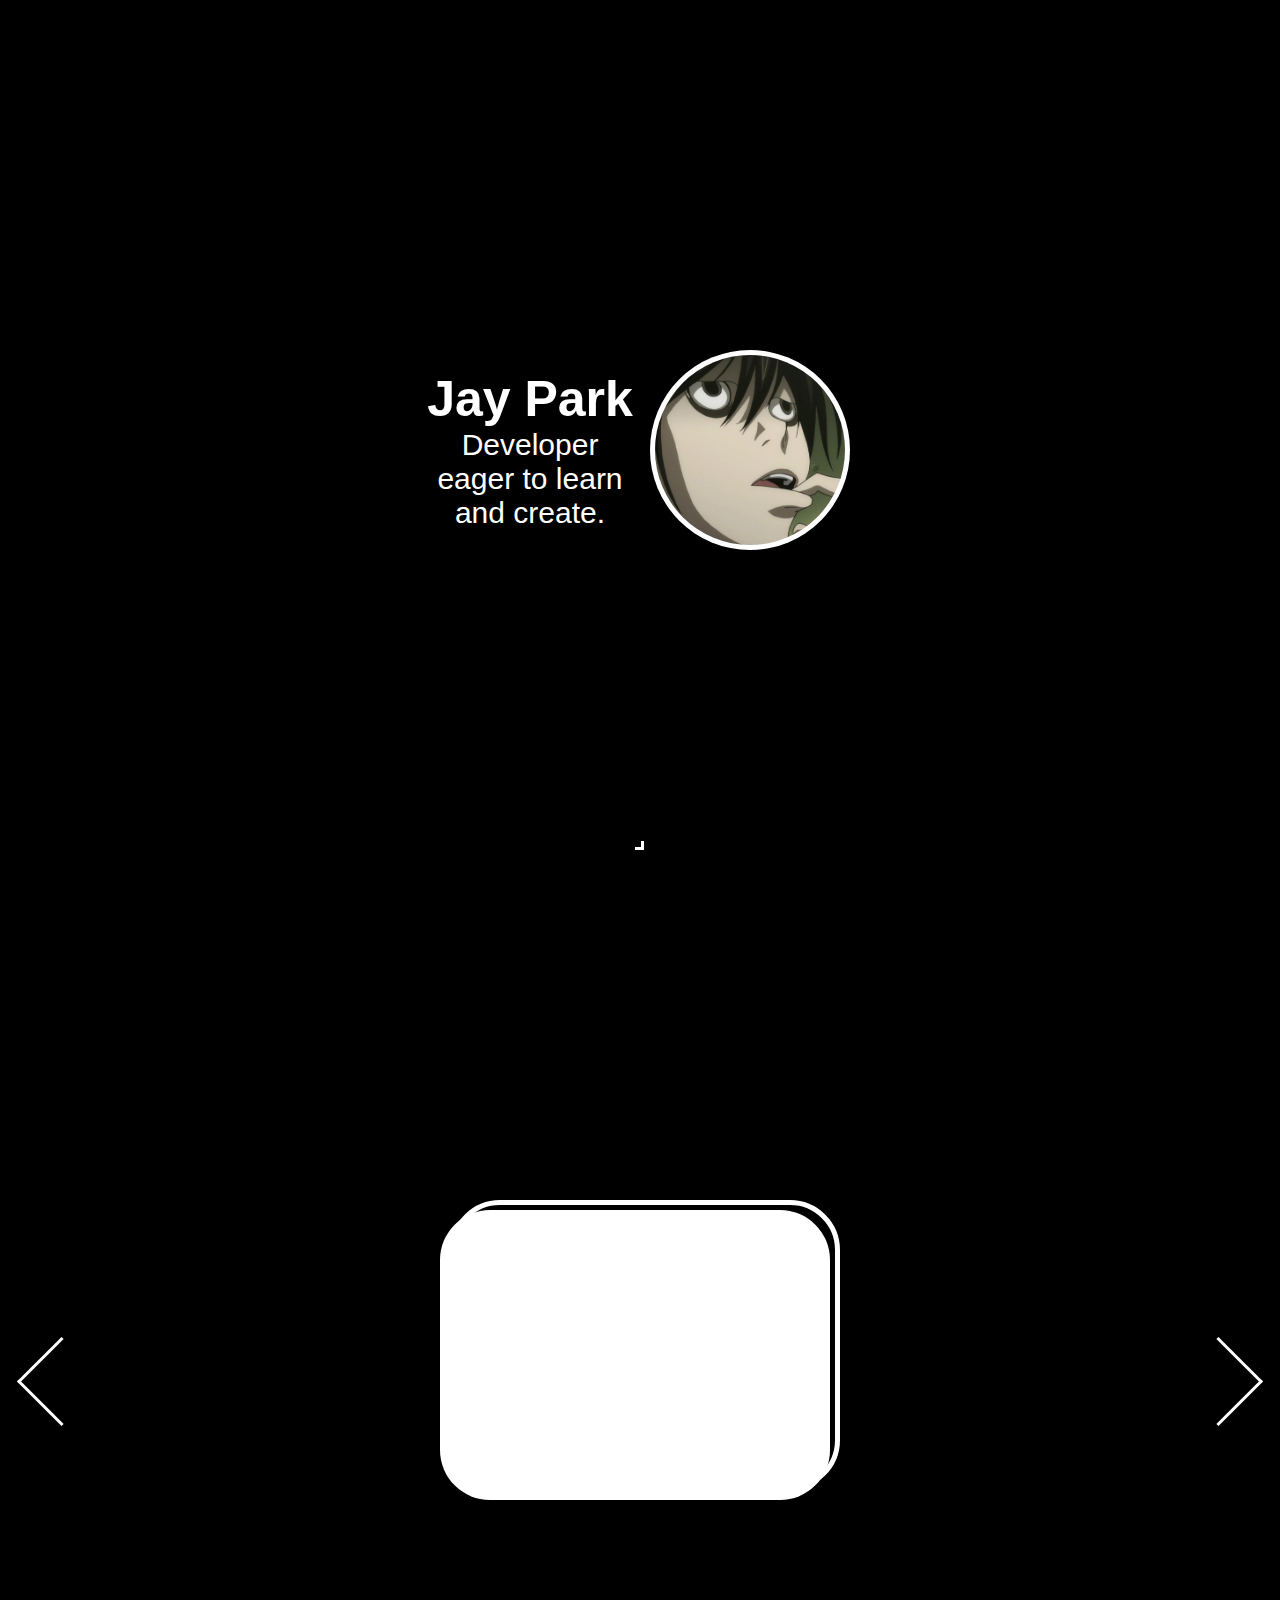
==== index.html @ b5275f38 "Added functionality to click to scroll" ====
<!DOC-TYPE html>
<html lang = "en">
<head>
	<meta charset="UTF-8">
	<meta http-equiv="X-UA-Compatible" content="IE=edge">
	<meta name = "viewport" content = "width=device-width, initial-scale=1">
	<title>Portfolio</title>
	<link rel ="stylesheet" href="css/style.css">
</head>
<body class = "container">
	<div class = "no-click no-select" id = "intro">
		<div class = "flex-container" id = "intro-content">
			<div class = "flex-container" id ="intro-content-text">
				<h1>Jay Park</h1>
				<p>
					<span>Developer</span> eager to <span>learn</span> and <span>create</span>.
				</p>
			</div>
			<div class="flex-container" id="profile-pic">
				<img src="./images/lthinking.png" alt="Image Unavailable">
			</div>
			
		</div>
		<div class="arrow animated bounce"></div>
	</div>
	<div class = "flex-container" id="projects">
		<div id = "project-nav-arrows">
			<div class = "arrow-right"></div>
			<div class = "arrow-left"></div>	
		</div>
		<div class = "container flex-container" id = "project-container">
			<div class = "project-item">
				<div class = "project-item-image">
				</div>
				<div class = "project-item-text">
					<span>
						test1
					</span>
				</div>
			</div>
			<div class = "project-item">
				<div class = "project-item-image">
				</div>
				<div class = "project-item-text">
					<span>
						test2
					</span>
				</div>
			</div>
			<div class = "project-item">
				<div class = "project-item-image">
				</div>
				<div class = "project-item-text">
					<span>
						test3
					</span>
				</div>
			</div>
		</div>
	</div>
	
	<script type = "text/javascript" src = "scripts/index.js"></script>     
</body>
</html>
---- css/style.css ----
* {
    margin: 0;
    box-sizing: border-box;
}

html{
    font-size: 10px;
    height: 100%;
    width: 100%;
}

:root{
    --main-bg-color: rgb(0, 0, 0);
    --main-text-color: rgb(255, 255, 255);
    --scrollbar-thumb-color: #1c1c1c;
    --project-card-width: 40rem;
    --project-card-height: 30rem;
    --project-card-width-r: 30rem;
    --project-card-height-r: 50rem;
}

body{
    min-height: 100%;
    min-width: 100%;
    background-color: var(--main-bg-color);
    color: var(--main-text-color);
    font-family: Arial, Helvetica, sans-serif;
}

/*------------------------Classes-------------------------*/

.flex-container{
    display: flex;
    align-items: center;
    justify-content: center;
}

.no-click {
    pointer-events: none;
 }

 .no-select {
    -moz-user-select: none;
    -khtml-user-select: none;
    -webkit-user-select: none;
    -ms-user-select: none;
    user-select: none;
 }

/*------------------------ScrollBar-------------------------*/

/*remove scrollbar*/
.container {
    -ms-overflow-style: none;  /* Internet Explorer 10+ */
    scrollbar-width: none;  /* Firefox */
}

/*remove scrollbar*/
.container::-webkit-scrollbar { 
    display: normal;  /* Safari and Chrome */
}

/* width */
.container::-webkit-scrollbar {
    width: 5px;
    height: 10px;
}
  
/* Track */
.container::-webkit-scrollbar-track {
    background-color: transparent;
}
  
/* Handle */
.container::-webkit-scrollbar-thumb{
    background: var(--scrollbar-thumb-color);
    border-radius:5px;
}

/*------------------------Profile-------------------------*/
#intro{
    position:relative;
}

#intro-content{
    gap: 2rem;
    min-width: 21rem;
    min-height: 100%;
    visibility: 100%;
}


#intro-content-text{
    flex-direction: column;
    width: 20rem;
}

#intro-content-text h1{
   font-size: 5rem;
   white-space:nowrap;
}

#intro-content-text p{
    font-size: 3rem;
    text-align: center;

}

#profile-pic{
    height: 20rem;
    width: 20rem;
    background-color: var(--main-text-color);
    border-radius:50%;
}

#profile-pic img{
    height: 19rem;
    width: 19rem;
    border-radius: 50%;
    object-fit: cover;
}

#arrow-director{
    position:absolute;
    left: 50%;
    bottom: 1rem;
}

/*------------------------Projects-------------------------*/

#projects {
    position: relative;
    /* doing height: 100% only seems to make it the size of the view port
    even if the body exceeds the size of the view port */
    min-height: 100%;
    /*setting the min-width to 100% makes the projects overflow into the left ofthe screen*/
    /*despite having min-width of 37, it's still the lenght of the viewport?*/
    min-width: calc( var(--project-card-width-r) );
    background-color: var(--main-bg-color);
}

#project-container{
    margin: 5rem 0;
    padding: 0 calc( (100vw - var(--project-card-width)) / 2);
    min-height: var(--project-card-height-r);
    min-width: var(--project-card-width-r);
    gap: calc( (100vw - var(--project-card-width)) / 2);
    overflow-x: scroll;
    justify-content: flex-start;
    scroll-behavior: smooth;
}

.project-item{
    position: relative;
    flex: 1 0 auto;
    width: var(--project-card-width);
    height: var(--project-card-height);
    border-radius: 5rem;
    background-color: var(--main-bg-color);
}

.project-item-image{
    position: absolute;
    bottom: 0px;
    left: 0px;
    width: calc(var(--project-card-width) - 1rem);
    height: calc(var(--project-card-height) - 1rem);
    border-radius: 5rem;
    background-color:var(--main-text-color);
    z-index: 2;
}

.project-item-text{
    position: absolute;
    right: 0px;
    top: 0px;
    width: calc(var(--project-card-width) - 1rem);
    height: calc(var(--project-card-height) - 1rem);
    padding: 3rem;
    border-radius: 5rem;
    border: 0.5rem solid;
    border-color: var(--main-text-color);
    background-color:var(--main-bg-color);
    z-index: 1;

    font-size: 3rem;
}


/*------------------------Arrow-------------------------*/

@-moz-keyframes bounce {
    0%, 20%, 50%, 80%, 100% {
      -moz-transform: translateY(0) rotate(45deg);
      transform: translateY(0) rotate(45deg);
    }
    40% {
      -moz-transform: translateY(-30px) rotate(45deg); 
      transform: translateY(-30px) rotate(45deg);
    }
    60% {
      -moz-transform: translateY(-15px) rotate(45deg);
      transform: translateY(-15px) rotate(45deg);
    }
}
@-webkit-keyframes bounce {
    0%, 20%, 50%, 80%, 100% {
      -webkit-transform: translateY(0) rotate(45deg);
      transform: translateY(0) rotate(45deg);
    }
    40% {
      -webkit-transform: translateY(-30px) rotate(45deg);
      transform: translateY(-30px) rotate(45deg);
    }
    60% {
      -webkit-transform: translateY(-15px) rotate(45deg);
      transform: translateY(-15px) rotate(45deg);
    }
}
@keyframes bounce {
    0%, 20%, 50%, 80%, 100% {
      -moz-transform: translateY(0) rotate(45deg);
      -ms-transform: translateY(0) rotate(45deg);
      -webkit-transform: translateY(0) rotate(45deg);
      transform: translateY(0) rotate(45deg);
    }
    40% {
      -moz-transform: translateY(-30px) rotate(45deg);
      -ms-transform: translateY(-30px) rotate(45deg);
      -webkit-transform: translateY(-30px) rotate(45deg);
      transform: translateY(-30px) rotate(45deg);
    }
    60% {
      -moz-transform: translateY(-15px) rotate(45deg);
      -ms-transform: translateY(-15px) rotate(45deg);
      -webkit-transform: translateY(-15px) rotate(45deg);
      transform: translateY(-15px) rotate(45deg);
    }
}
  
.arrow {
    position: fixed;
    bottom: 50px;
    left: 50%;
    margin-left: -5px;
    border: solid var(--main-text-color);
    border-width: 0 3px 3px 0;
    padding: 3px;
}
  
.bounce {
    -moz-animation: bounce 2s infinite;
    -webkit-animation: bounce 2s infinite;
    animation: bounce 2s infinite;
}
  
.fade {
    opacity:0;
    transition: 1s all ease-out;
}

/*------------------------Triangle-------------------------*/


.arrow-right {
    position: absolute;
    right: 3rem; 
    padding: 3rem;
    border: solid var(--main-text-color);
    border-width: 0 3px 3px 0;
    transform: rotate(-45deg);
}

.arrow-left {
    position: absolute;
    left: 3rem; 
    padding: 3rem;
    border: solid var(--main-text-color);
    border-width: 0 3px 3px 0;
    transform: rotate(135deg);
}


/* PUT MEDIA QUERIES AT THE BOTTOM */
/*need to change width of project container */
@media only screen and (max-width: 600px){
    #intro-content{
        flex-direction: column-reverse;
    }
    #project-container{
        flex-direction:column;
        padding: calc( (100vh - var(--project-card-height-r)) / 2) 0rem;

        width: var(--project-card-width-r);
        gap: calc( (100vh - var(--project-card-width-r)) / 2);
    }
    /*have to specify project-cotnainer for some reason*/ 
    .project-item{
        width: var(--project-card-width-r);
        height: var(--project-card-height-r);
    }
    .project-item-image{
        width: calc(var(--project-card-width-r) - 1rem);
        height: calc(var(--project-card-height-r) - 1rem);
    }
    .project-item-text{
        width: calc(var(--project-card-width-r) - 1rem);
        height: calc(var(--project-card-height-r) - 1rem);
    }
}
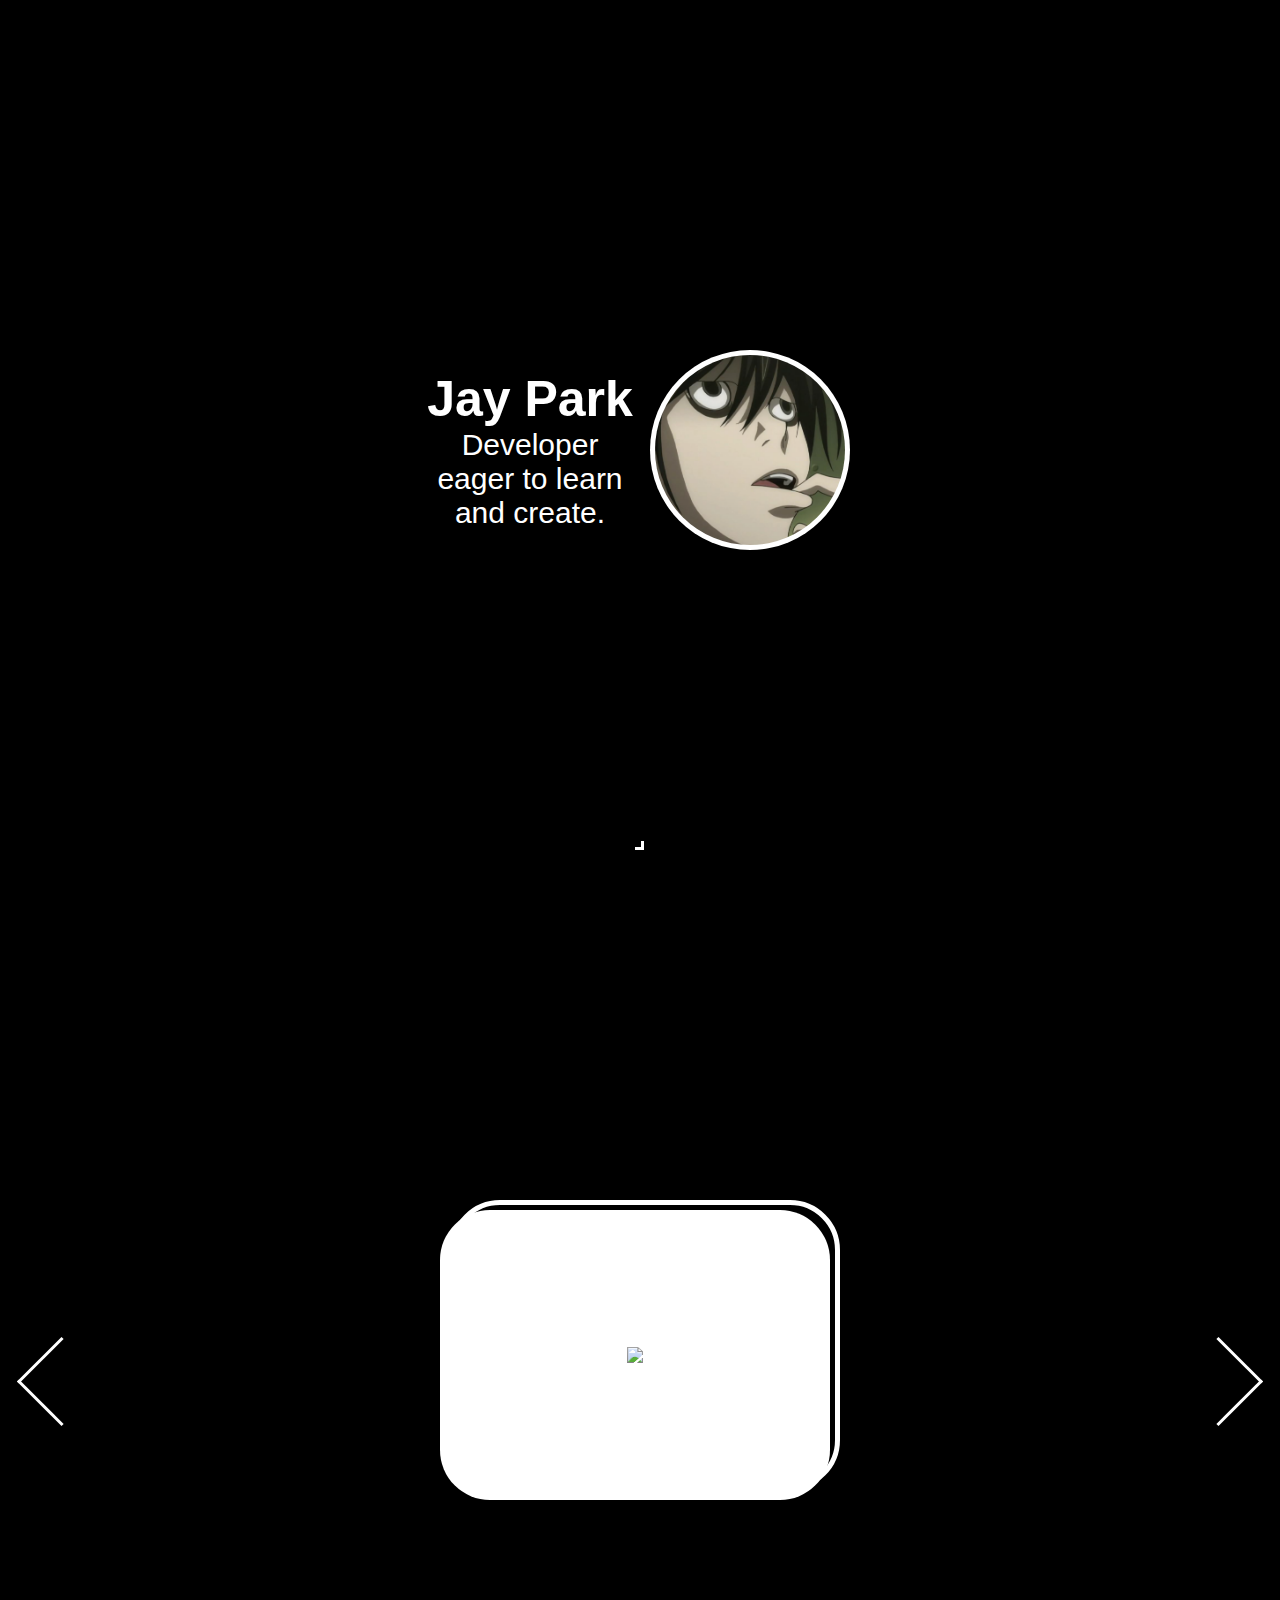
==== commit 2d9016f2: "Cleaning up code" ====
--- a/index.html
+++ b/index.html
@@ -30,35 +30,19 @@
 		</div>
 		<div class = "container flex-container" id = "project-container">
 			<div class = "project-item">
-				<div class = "project-item-image">
+				<div class = "flex-container project-item-image">
+					<img src = "./images/project1.png">
 				</div>
 				<div class = "project-item-text">
 					<span>
 						test1
 					</span>
-				</div>
-			</div>
-			<div class = "project-item">
-				<div class = "project-item-image">
-				</div>
-				<div class = "project-item-text">
-					<span>
-						test2
-					</span>
-				</div>
-			</div>
-			<div class = "project-item">
-				<div class = "project-item-image">
-				</div>
-				<div class = "project-item-text">
-					<span>
-						test3
-					</span>
+					
 				</div>
 			</div>
 		</div>
 	</div>
 	
-	<script type = "text/javascript" src = "scripts/index.js"></script>     
+	<script type = "text/javascript" src = "./index.js"></script>     
 </body>
 </html>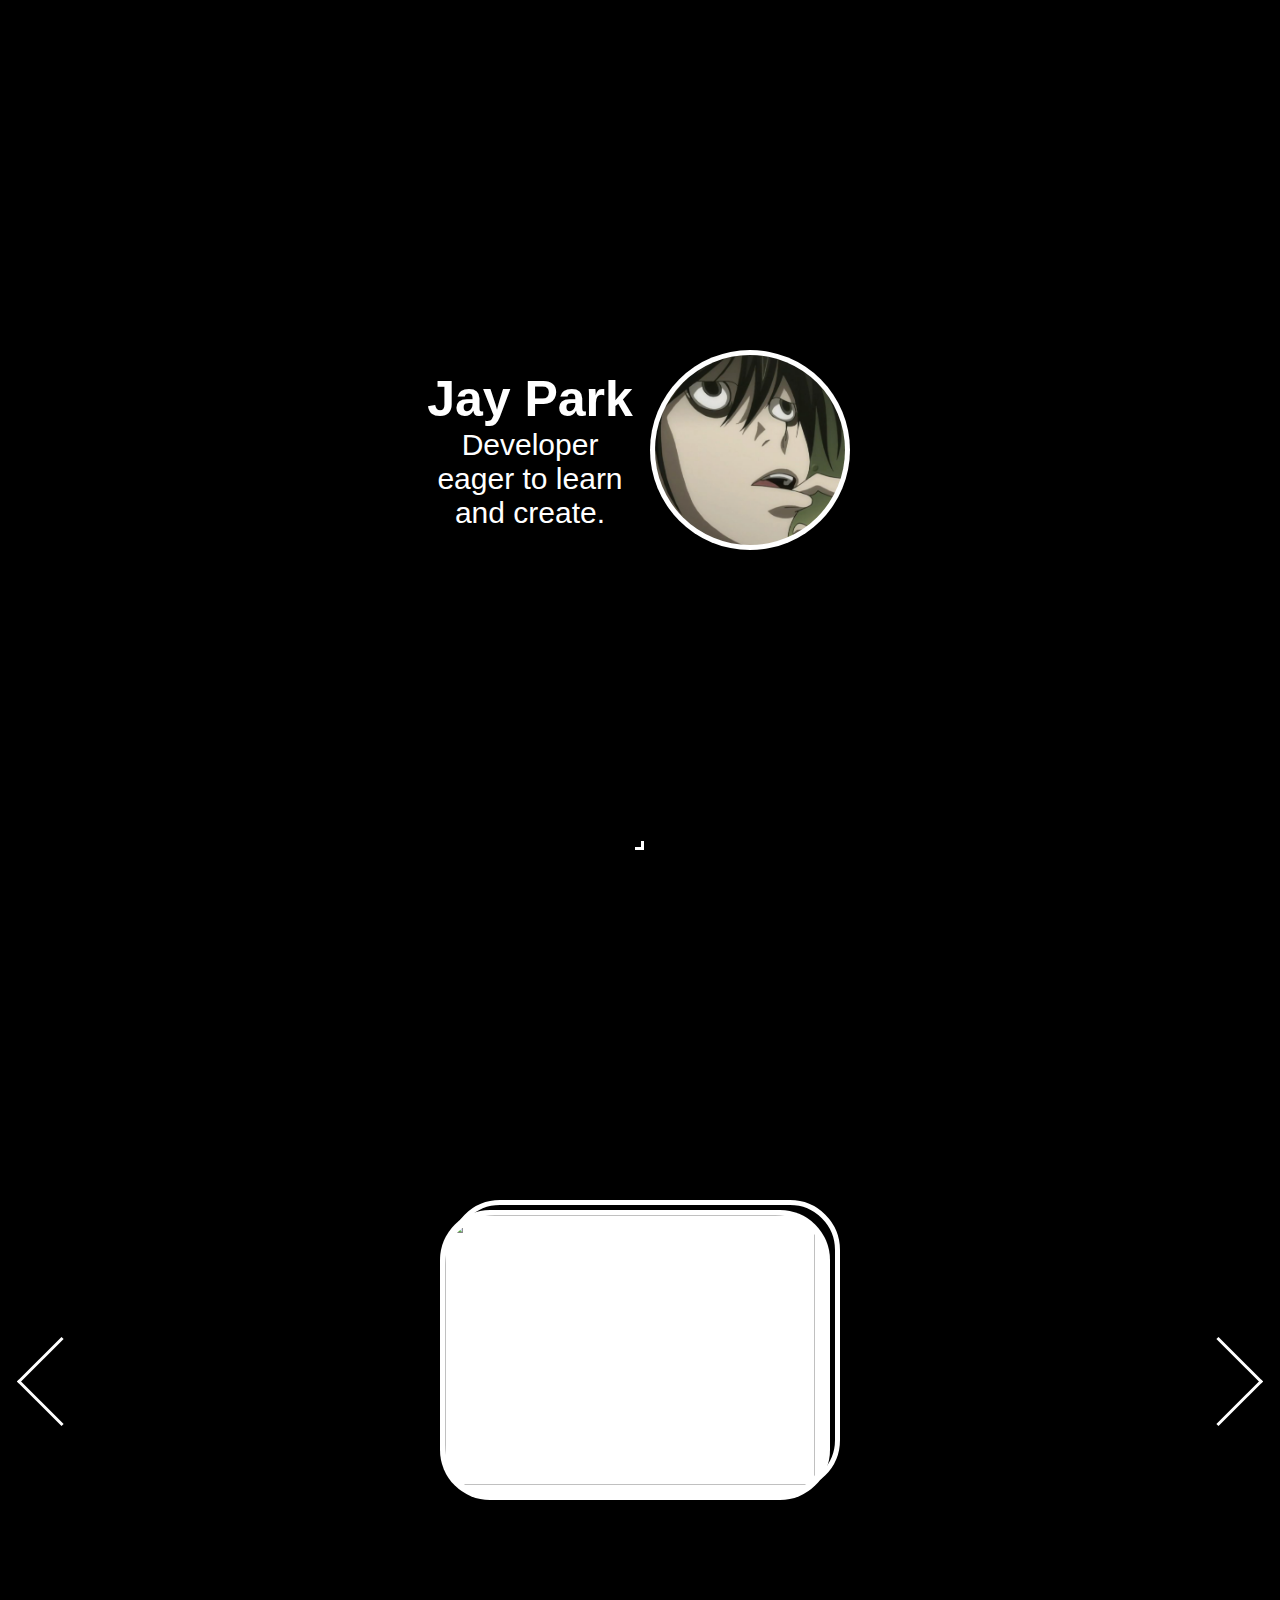
==== commit 0f8db8d3: "Added project links" ====
--- a/index.html
+++ b/index.html
@@ -6,8 +6,9 @@
 	<meta name = "viewport" content = "width=device-width, initial-scale=1">
 	<title>Portfolio</title>
 	<link rel ="stylesheet" href="css/style.css">
+	<link rel="stylesheet" href="https://cdnjs.cloudflare.com/ajax/libs/font-awesome/4.7.0/css/font-awesome.min.css">
 </head>
-<body class = "container">
+<body onload = "uncover()" class = "container">
 	<div class = "no-click no-select" id = "intro">
 		<div class = "flex-container" id = "intro-content">
 			<div class = "flex-container" id ="intro-content-text">
@@ -29,17 +30,21 @@
 			<div class = "arrow-left"></div>	
 		</div>
 		<div class = "container flex-container" id = "project-container">
+			<!--
 			<div class = "project-item">
 				<div class = "flex-container project-item-image">
 					<img src = "./images/project1.png">
 				</div>
 				<div class = "project-item-text">
-					<span>
-						test1
-					</span>
-					
+					<h1> Name </h1>
+					<p> test1 </p>
+					<div class = "flex-container project-item-links">
+						<a href="https://github.com/elasticbop" class = "fa fa-code" target = "_blank"></a>
+						<a href="" class="fa fa-laptop"></a>
+					</div>
 				</div>
 			</div>
+			-->
 		</div>
 	</div>
 	
--- a/css/style.css
+++ b/css/style.css
@@ -12,6 +12,7 @@
 :root{
     --main-bg-color: rgb(0, 0, 0);
     --main-text-color: rgb(255, 255, 255);
+    --secondary-text-color:rgb(0, 248, 145);
     --scrollbar-thumb-color: #1c1c1c;
     --project-card-width: 40rem;
     --project-card-height: 30rem;
@@ -25,6 +26,7 @@
     background-color: var(--main-bg-color);
     color: var(--main-text-color);
     font-family: Arial, Helvetica, sans-serif;
+    visibility: hidden;
 }
 
 /*------------------------Classes-------------------------*/
@@ -145,9 +147,10 @@
     min-height: var(--project-card-height-r);
     min-width: var(--project-card-width-r);
     gap: calc( (100vw - var(--project-card-width)) / 2);
-    overflow-x: scroll;
+    overflow-x: hidden;
     justify-content: flex-start;
     scroll-behavior: smooth;
+    z-index: 1;
 }
 
 .project-item{
@@ -157,6 +160,11 @@
     height: var(--project-card-height);
     border-radius: 5rem;
     background-color: var(--main-bg-color);
+    z-index: 4;
+}
+
+.project-item:hover{
+    cursor: pointer;
 }
 
 .project-item-image{
@@ -167,7 +175,14 @@
     height: calc(var(--project-card-height) - 1rem);
     border-radius: 5rem;
     background-color:var(--main-text-color);
-    z-index: 2;
+    z-index: 3;
+}
+
+.project-item-image img{
+    width: calc(100% - 1rem);
+    height: calc(100% - 1rem);
+    border-radius: 5rem;
+    object-fit: cover;
 }
 
 .project-item-text{
@@ -181,13 +196,39 @@
     border: 0.5rem solid;
     border-color: var(--main-text-color);
     background-color:var(--main-bg-color);
-    z-index: 1;
+    z-index: 2;
 
     font-size: 3rem;
 }
 
-
-/*------------------------Arrow-------------------------*/
+.project-item-text h1{
+    font-size: 4rem;
+}
+
+.project-item-links{
+    position:absolute;
+    width: 100%;
+    height: 10rem;
+    left: 0rem;
+    bottom: 0rem;
+    gap:2rem;
+    padding: 3rem;
+}
+
+.project-item-links a{
+    color: var(--main-text-color);
+    text-decoration:none;
+    font-size: 3rem;
+    transition: 0.5s;
+}
+
+.project-item-links a:hover{
+    color: var(--secondary-text-color);
+    transform: scale(1.2);
+}
+
+
+/*------------------------Intro Arrow-------------------------*/
 
 @-moz-keyframes bounce {
     0%, 20%, 50%, 80%, 100% {
@@ -246,6 +287,8 @@
     border: solid var(--main-text-color);
     border-width: 0 3px 3px 0;
     padding: 3px;
+    z-index: 3;
+    transition: 1s;
 }
   
 .bounce {
@@ -259,7 +302,7 @@
     transition: 1s all ease-out;
 }
 
-/*------------------------Triangle-------------------------*/
+/*------------------------Project Arrow-------------------------*/
 
 
 .arrow-right {
@@ -280,6 +323,7 @@
     transform: rotate(135deg);
 }
 
+/*------------------------Project Card Animation TODO-------------------------*/
 
 /* PUT MEDIA QUERIES AT THE BOTTOM */
 /*need to change width of project container */
@@ -307,7 +351,10 @@
         width: calc(var(--project-card-width-r) - 1rem);
         height: calc(var(--project-card-height-r) - 1rem);
     }
-}
-
-
-
+    #project-nav-arrows{
+        display:none;
+    }
+}
+
+
+
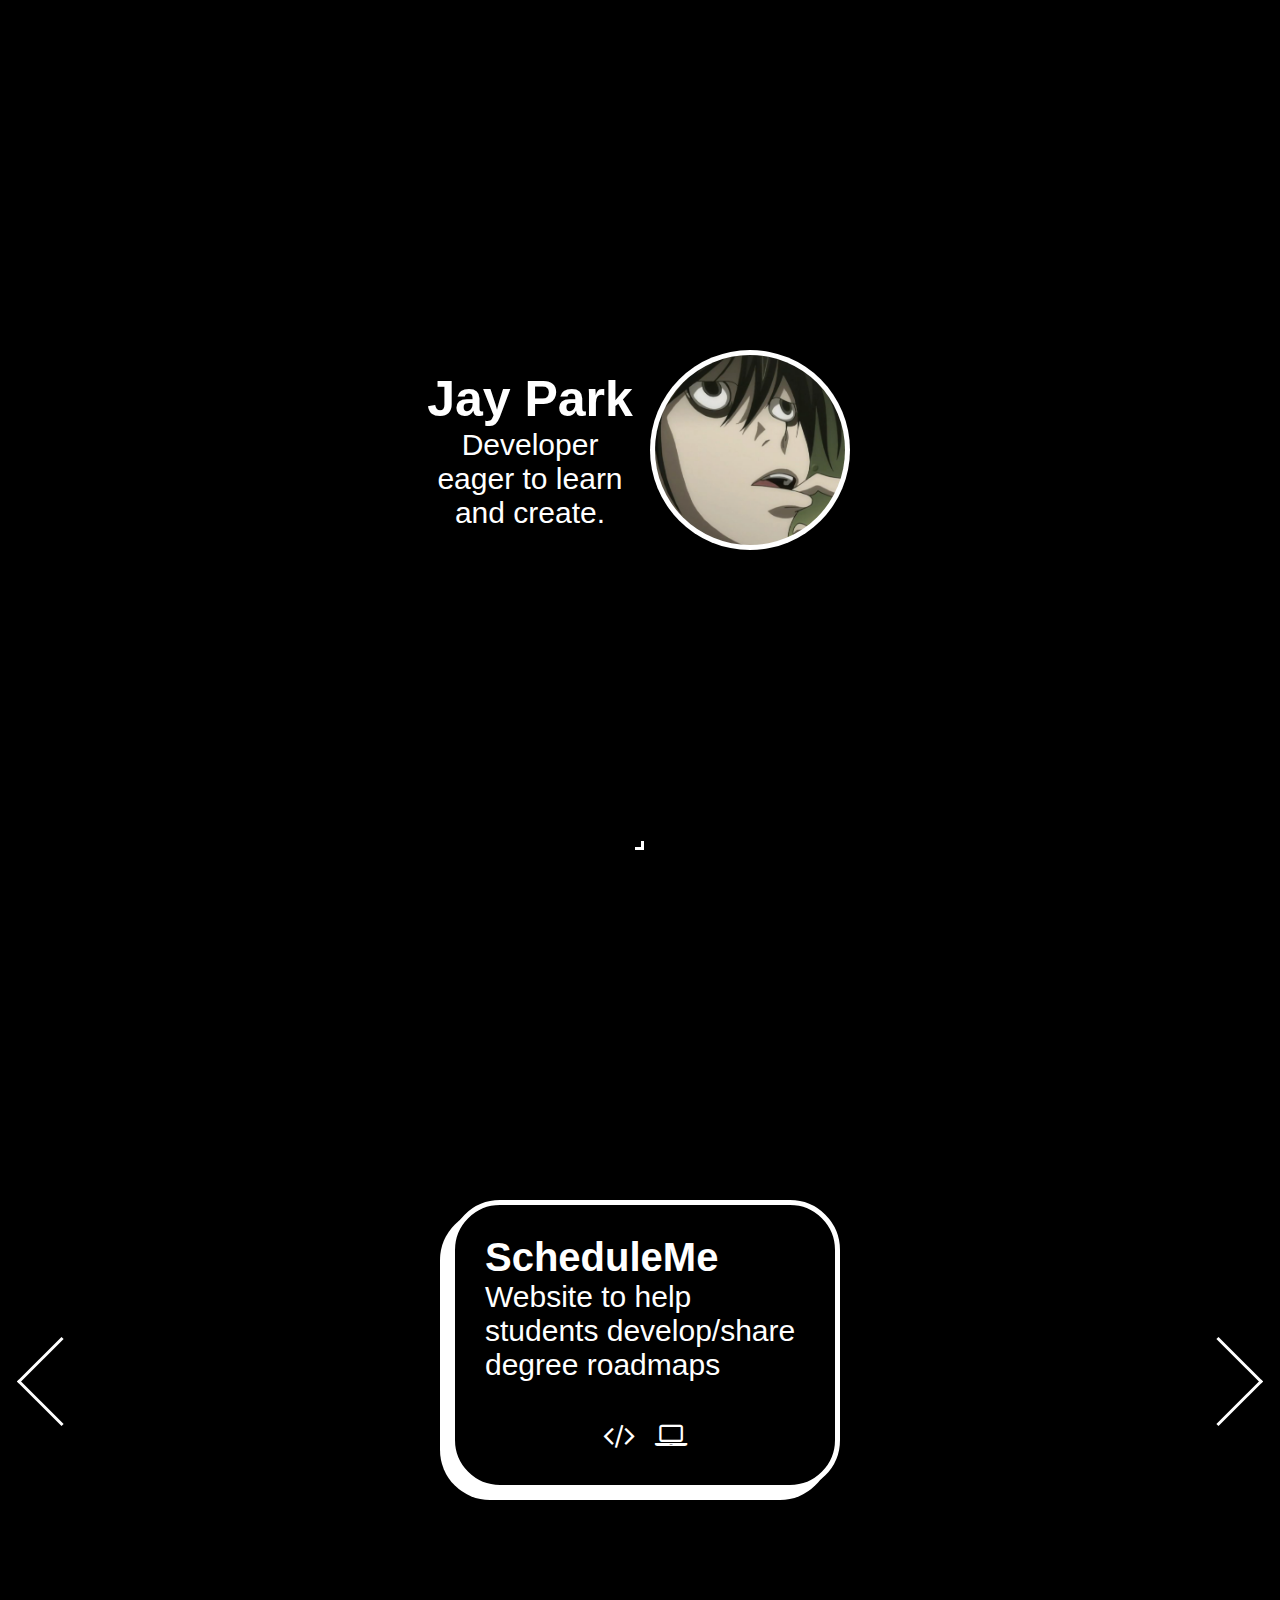
==== commit b64fe36b: "Added functionality to switch between 3 color schemes" ====
--- a/index.html
+++ b/index.html
@@ -9,7 +9,7 @@
 	<link rel="stylesheet" href="https://cdnjs.cloudflare.com/ajax/libs/font-awesome/4.7.0/css/font-awesome.min.css">
 </head>
 <body onload = "uncover()" class = "container">
-	<div class = "no-click no-select" id = "intro">
+	<div class = "no-select" id = "intro">
 		<div class = "flex-container" id = "intro-content">
 			<div class = "flex-container" id ="intro-content-text">
 				<h1>Jay Park</h1>
--- a/css/style.css
+++ b/css/style.css
@@ -113,6 +113,10 @@
     width: 20rem;
     background-color: var(--main-text-color);
     border-radius:50%;
+}
+
+#profile-pic:hover{
+    cursor: pointer;
 }
 
 #profile-pic img{
@@ -161,10 +165,12 @@
     border-radius: 5rem;
     background-color: var(--main-bg-color);
     z-index: 4;
+    transition: 0.5s;
 }
 
 .project-item:hover{
     cursor: pointer;
+    transform:scale(1.02);
 }
 
 .project-item-image{
@@ -175,7 +181,7 @@
     height: calc(var(--project-card-height) - 1rem);
     border-radius: 5rem;
     background-color:var(--main-text-color);
-    z-index: 3;
+    z-index: 2;
 }
 
 .project-item-image img{
@@ -183,6 +189,7 @@
     height: calc(100% - 1rem);
     border-radius: 5rem;
     object-fit: cover;
+    visibility:hidden;
 }
 
 .project-item-text{
@@ -196,7 +203,7 @@
     border: 0.5rem solid;
     border-color: var(--main-text-color);
     background-color:var(--main-bg-color);
-    z-index: 2;
+    z-index: 3;
 
     font-size: 3rem;
 }
@@ -354,7 +361,11 @@
     #project-nav-arrows{
         display:none;
     }
-}
-
-
-
+    .project-item:hover{
+        transform:none;
+    }
+    
+}
+
+
+
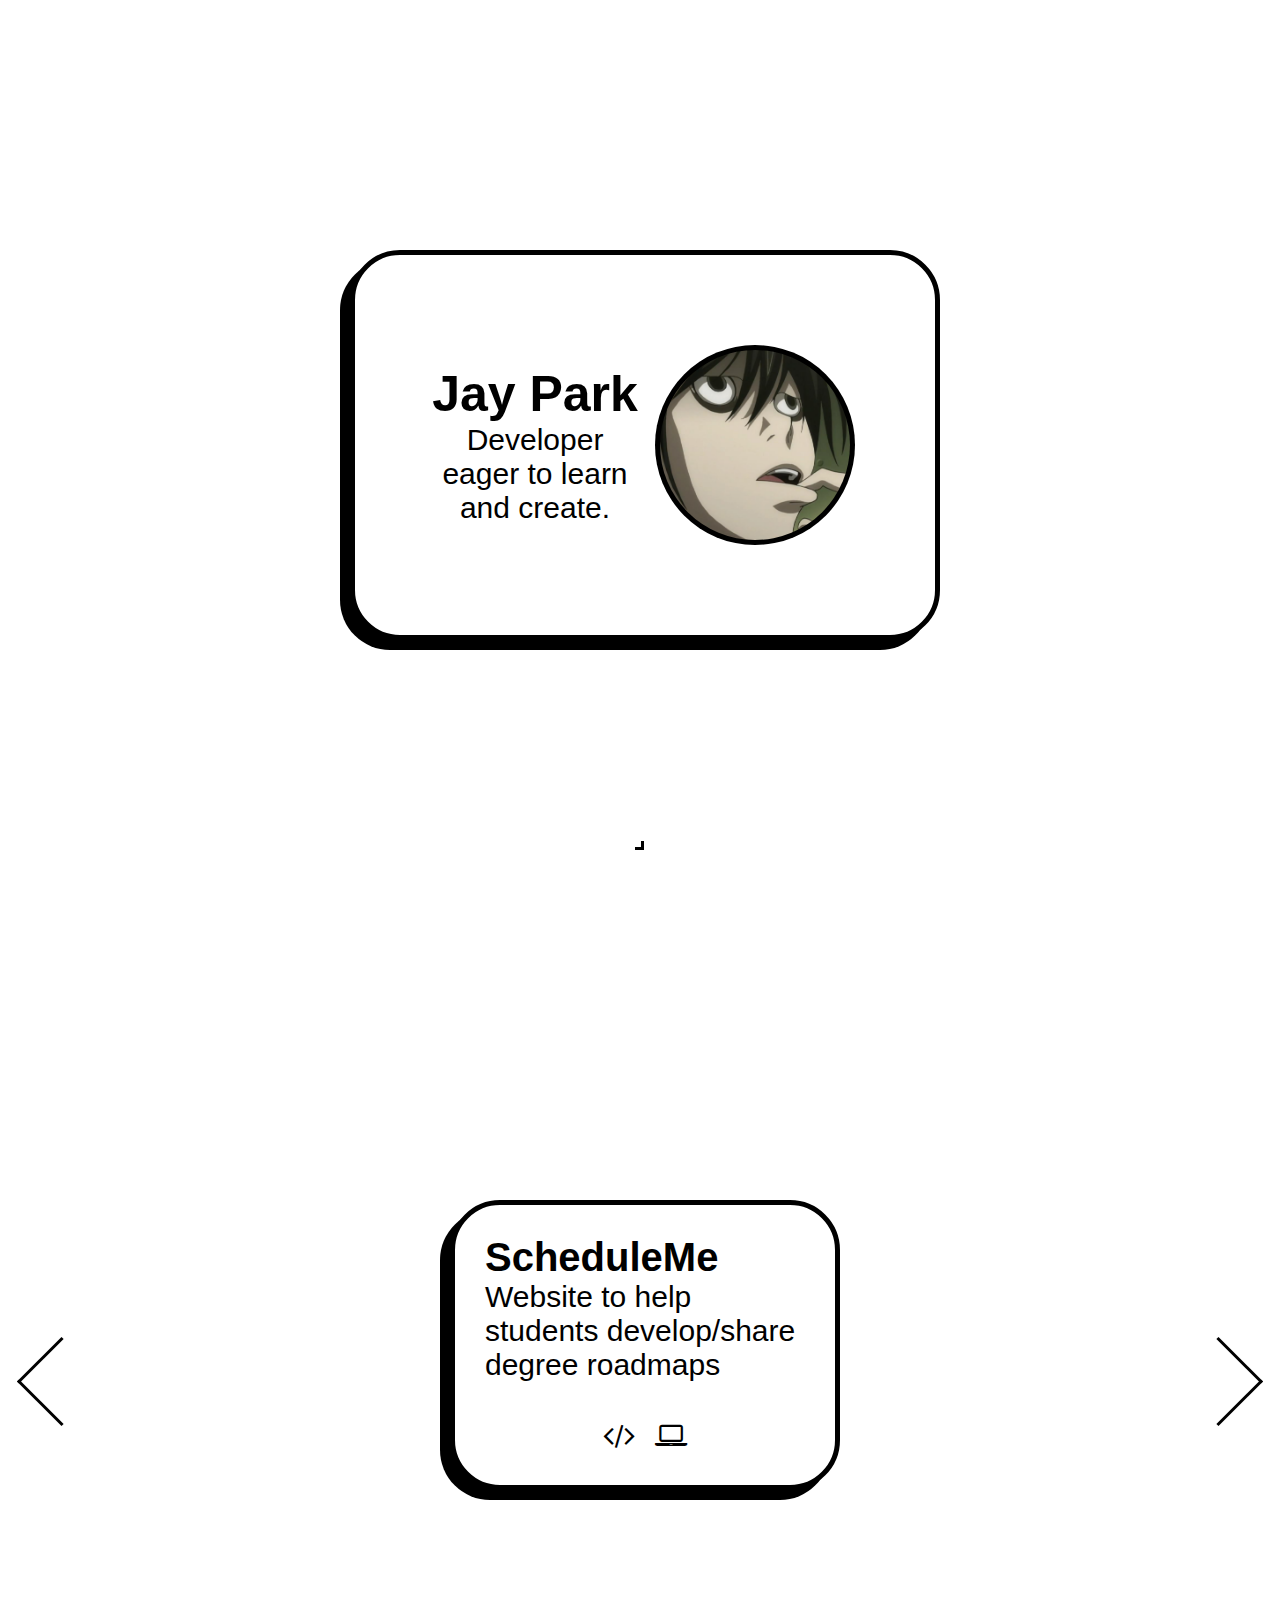
==== commit 6d553eda: "switch main colors" ====
--- a/index.html
+++ b/index.html
@@ -9,18 +9,20 @@
 	<link rel="stylesheet" href="https://cdnjs.cloudflare.com/ajax/libs/font-awesome/4.7.0/css/font-awesome.min.css">
 </head>
 <body onload = "uncover()" class = "container">
-	<div class = "no-select" id = "intro">
-		<div class = "flex-container" id = "intro-content">
-			<div class = "flex-container" id ="intro-content-text">
-				<h1>Jay Park</h1>
-				<p>
-					<span>Developer</span> eager to <span>learn</span> and <span>create</span>.
-				</p>
+	<div class="flex-container no-select" id="intro">
+		<div class = "flex-container" id = "intro-container">	
+			<div class = "flex-container" id = "intro-content">
+				<div class = "flex-container" id ="intro-content-text">
+					<h1>Jay Park</h1>
+					<p>
+						<span>Developer</span> eager to <span>learn</span> and <span>create</span>.
+					</p>
+				</div>
+				<div class="flex-container" id="profile-pic">
+					<img src="./images/lthinking.png" alt="Image Unavailable">
+				</div>
 			</div>
-			<div class="flex-container" id="profile-pic">
-				<img src="./images/lthinking.png" alt="Image Unavailable">
-			</div>
-			
+			<div id = "intro-content-bg"></div>
 		</div>
 		<div class="arrow animated bounce"></div>
 	</div>
--- a/css/style.css
+++ b/css/style.css
@@ -10,14 +10,18 @@
 }
 
 :root{
-    --main-bg-color: rgb(0, 0, 0);
-    --main-text-color: rgb(255, 255, 255);
+    --main-bg-color: rgb(255, 255, 255);
+    --main-text-color: rgb(0, 0, 0);
     --secondary-text-color:rgb(0, 248, 145);
     --scrollbar-thumb-color: #1c1c1c;
     --project-card-width: 40rem;
     --project-card-height: 30rem;
     --project-card-width-r: 30rem;
     --project-card-height-r: 50rem;
+    --intro-card-width: 60rem;
+    --intro-card-height: 40rem;
+    --intro-card-width-r: 30rem;
+    --intro-card-height-r: 50rem;
 }
 
 body{
@@ -81,16 +85,40 @@
 
 /*------------------------Profile-------------------------*/
 #intro{
+    position: relative;
+    min-width: calc( var(--intro-card-width-r) );
+    min-height: 100%;
+}
+
+#intro-container{
     position:relative;
+    width: var(--intro-card-width);
+    height: var(--intro-card-height);
 }
 
 #intro-content{
+    position: absolute;
     gap: 2rem;
-    min-width: 21rem;
-    min-height: 100%;
-    visibility: 100%;
-}
-
+    width: calc( var(--intro-card-width) - 1rem );
+    height: calc( var(--intro-card-height) - 1rem );
+    border: 5px solid var(--main-text-color);
+    border-radius: 5rem;
+    background-color: var(--main-bg-color);
+    top: 0px;
+    right: 0px;
+    z-index: 3;
+}
+
+#intro-content-bg{
+    position: absolute;
+    width: calc( var(--intro-card-width) - 1rem );
+    height: calc( var(--intro-card-height) - 1rem );
+    background-color: var(--main-text-color);
+    bottom: 0px;
+    left: 0px;
+    z-index: 2;
+    border-radius: 5rem;
+}
 
 #intro-content-text{
     flex-direction: column;
@@ -105,7 +133,6 @@
 #intro-content-text p{
     font-size: 3rem;
     text-align: center;
-
 }
 
 #profile-pic{
@@ -335,8 +362,19 @@
 /* PUT MEDIA QUERIES AT THE BOTTOM */
 /*need to change width of project container */
 @media only screen and (max-width: 600px){
+    
+    #intro-container{
+        width: var(--intro-card-width-r);
+        height: var(--intro-card-height-r);
+    }
     #intro-content{
         flex-direction: column-reverse;
+        width: calc(var(--intro-card-width-r) - 1rem);
+        height: calc(var(--intro-card-height-r) - 1rem);
+    }
+    #intro-content-bg{
+        width: calc(var(--intro-card-width-r) - 1rem);
+        height: calc(var(--intro-card-height-r) - 1rem);
     }
     #project-container{
         flex-direction:column;
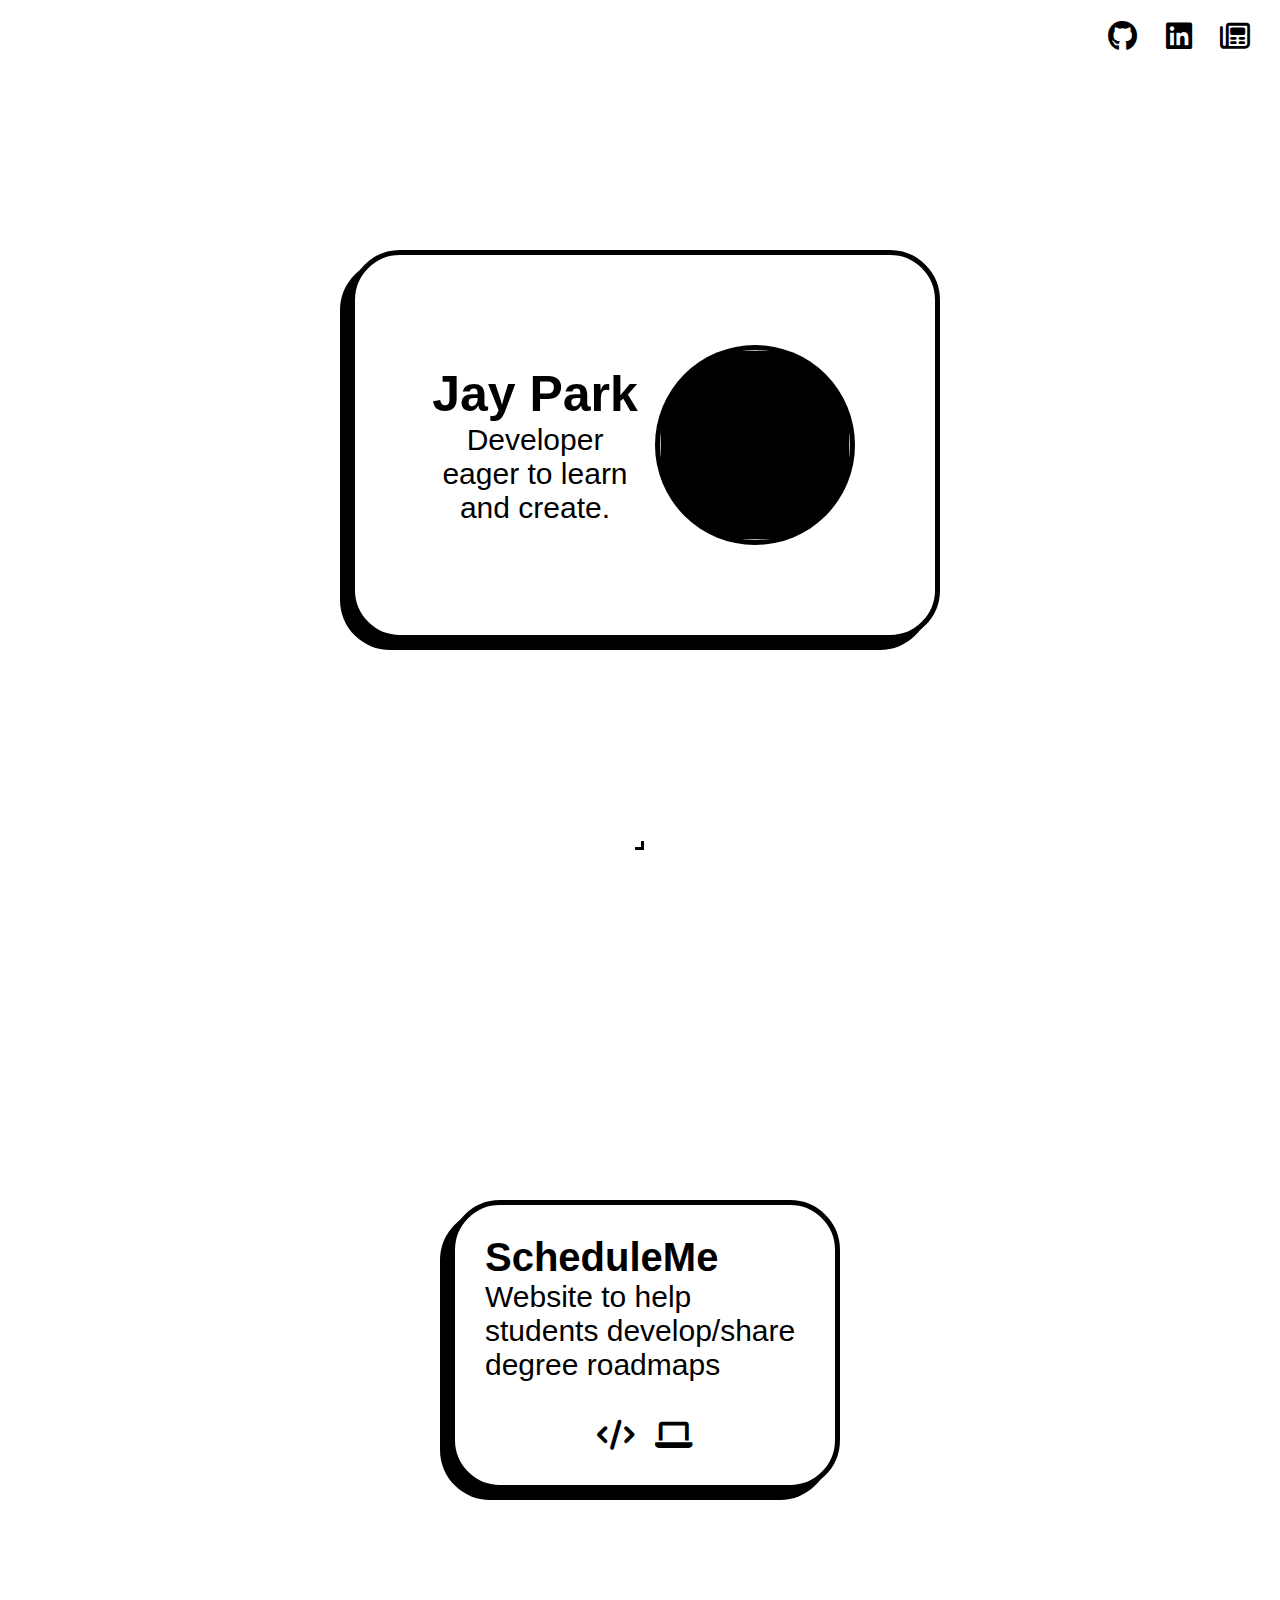
==== commit c8d37590: "update nav bar to be more simple" ====
--- a/index.html
+++ b/index.html
@@ -5,10 +5,22 @@
 	<meta http-equiv="X-UA-Compatible" content="IE=edge">
 	<meta name = "viewport" content = "width=device-width, initial-scale=1">
 	<title>Portfolio</title>
+	<link rel="icon" type="image/x-icon" href="./images/profilepic.png">
 	<link rel ="stylesheet" href="css/style.css">
-	<link rel="stylesheet" href="https://cdnjs.cloudflare.com/ajax/libs/font-awesome/4.7.0/css/font-awesome.min.css">
+	<link rel="stylesheet" href="https://cdnjs.cloudflare.com/ajax/libs/font-awesome/6.0.0/css/all.min.css">
 </head>
 <body onload = "uncover()" class = "container">
+	
+	<nav id = "navbar">
+		<ul>
+			<li><a href="https://github.com/testgalore" class = "fa-brands fa-github" target = "_blank"></a></li>
+			<li><a href="https://www.linkedin.com/in/jaypark2019/" class = "fa-brands fa-linkedin" target = "_blank"></a></li>
+			<li><a href = "./blog/" class="fa-regular fa-newspaper"></i></a></li>
+		</ul>
+	</nav>
+
+	
+	
 	<div class="flex-container no-select" id="intro">
 		<div class = "flex-container" id = "intro-container">	
 			<div class = "flex-container" id = "intro-content">
@@ -19,7 +31,7 @@
 					</p>
 				</div>
 				<div class="flex-container" id="profile-pic">
-					<img src="./images/lthinking.png" alt="Image Unavailable">
+					<img src="./images/profilepic.png" alt="Image Unavailable">
 				</div>
 			</div>
 			<div id = "intro-content-bg"></div>
--- a/css/style.css
+++ b/css/style.css
@@ -1,6 +1,9 @@
 * {
     margin: 0;
+    padding: 0;
     box-sizing: border-box;
+    user-select:none;
+    -webkit-tap-highlight-color: rgba(255, 255, 255, 0);
 }
 
 html{
@@ -53,6 +56,40 @@
     user-select: none;
  }
 
+
+ 
+/*------------------------NavBar-------------------------*/
+
+#navbar{
+    position: absolute;
+    height: 7rem;
+    width: 100%;
+    z-index: 50;
+    font-size: 3rem;
+    text-align:right;
+    text-overflow:clip;
+    padding:2rem;
+}
+
+#navbar ul{
+    list-style:none;
+}
+
+#navbar ul li{
+    display: inline;
+    margin: 0 1rem;
+}
+
+#navbar li:hover{
+    color: var(--secondary-text-color);
+}
+
+#navbar a{
+    color: inherit;
+    text-decoration:inherit;
+}
+
+
 /*------------------------ScrollBar-------------------------*/
 
 /*remove scrollbar*/
@@ -259,6 +296,31 @@
 .project-item-links a:hover{
     color: var(--secondary-text-color);
     transform: scale(1.2);
+}
+
+/*------------------------Project Arrow-------------------------*/
+
+#project-nav-arrows{
+    opacity: 0;
+    transition: 0.5s;
+}
+
+.arrow-right {
+    position: absolute;
+    right: 3rem; 
+    padding: 3rem;
+    border: solid var(--main-text-color);
+    border-width: 0 3px 3px 0;
+    transform: rotate(-45deg);
+}
+
+.arrow-left {
+    position: absolute;
+    left: 3rem; 
+    padding: 3rem;
+    border: solid var(--main-text-color);
+    border-width: 0 3px 3px 0;
+    transform: rotate(135deg);
 }
 
 
@@ -336,27 +398,6 @@
     transition: 1s all ease-out;
 }
 
-/*------------------------Project Arrow-------------------------*/
-
-
-.arrow-right {
-    position: absolute;
-    right: 3rem; 
-    padding: 3rem;
-    border: solid var(--main-text-color);
-    border-width: 0 3px 3px 0;
-    transform: rotate(-45deg);
-}
-
-.arrow-left {
-    position: absolute;
-    left: 3rem; 
-    padding: 3rem;
-    border: solid var(--main-text-color);
-    border-width: 0 3px 3px 0;
-    transform: rotate(135deg);
-}
-
 /*------------------------Project Card Animation TODO-------------------------*/
 
 /* PUT MEDIA QUERIES AT THE BOTTOM */
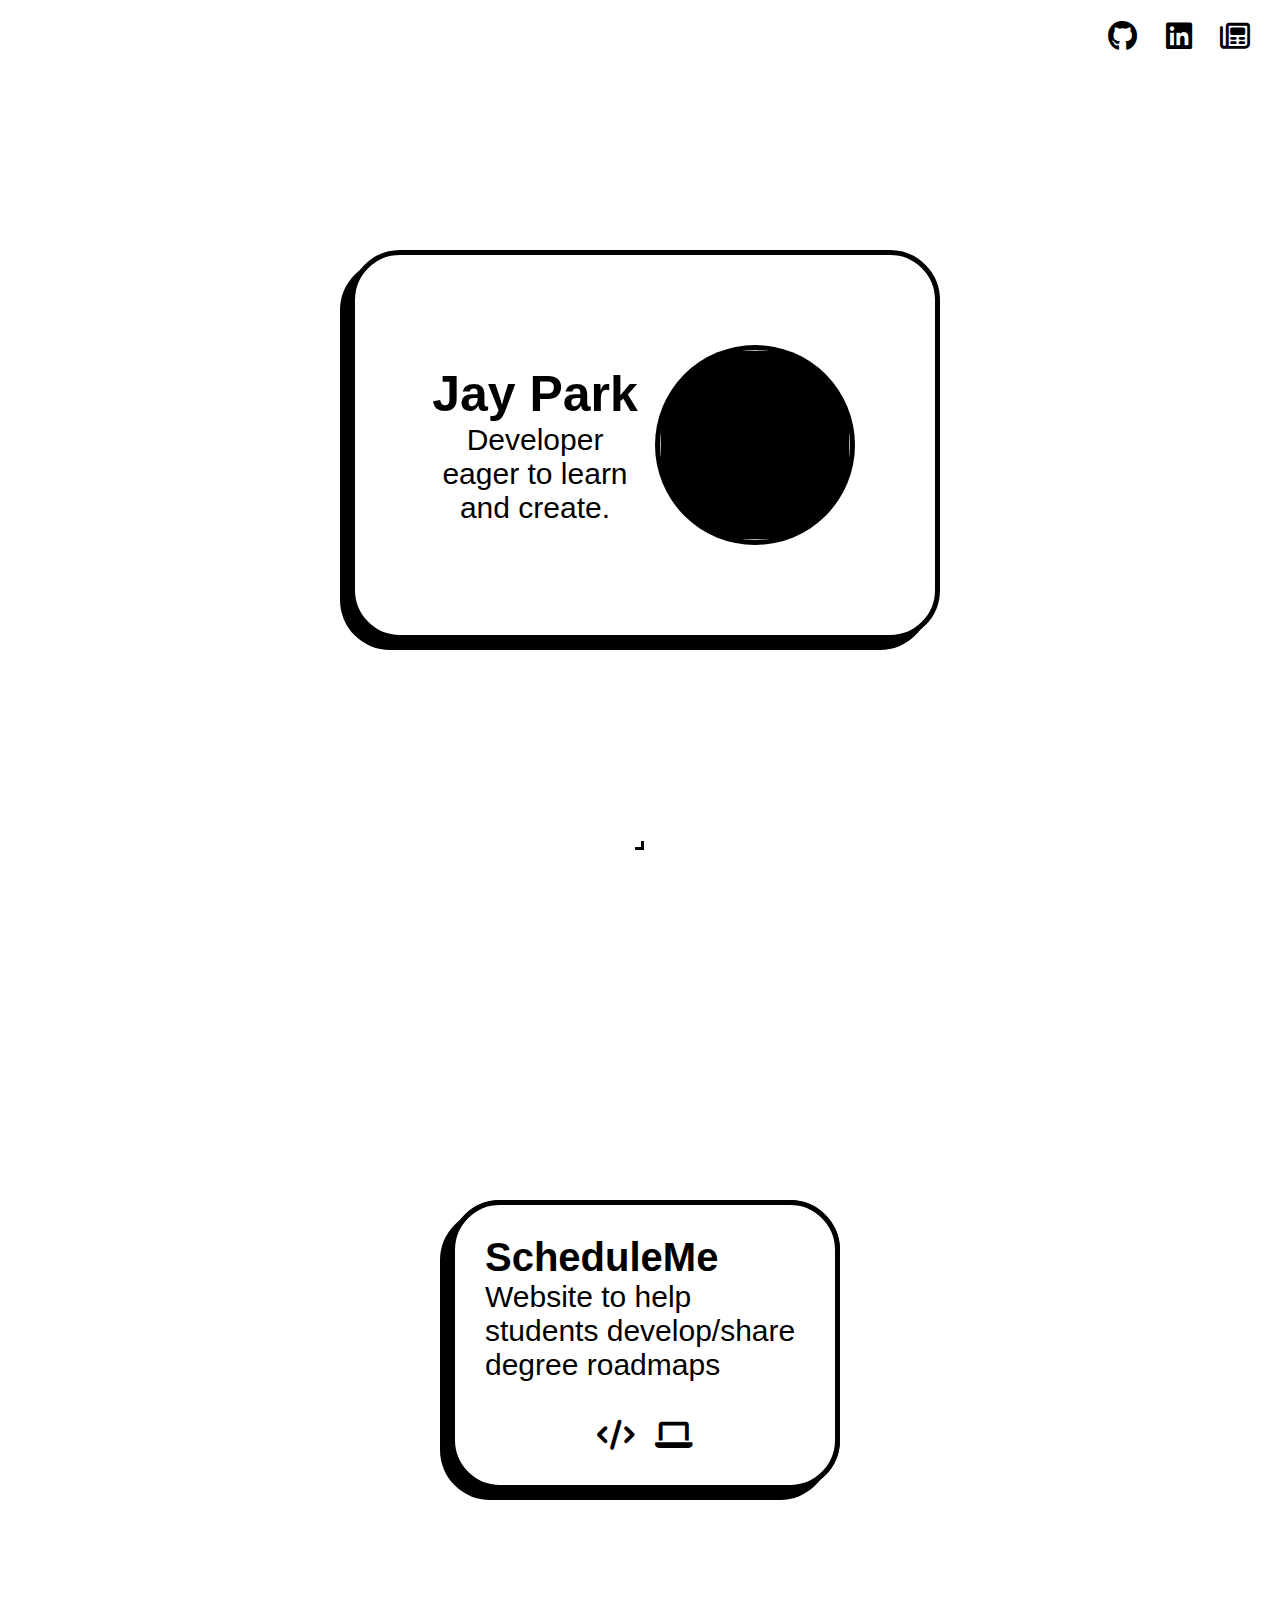
==== commit a6e3828e: "added a separate card class for future additions" ====
--- a/index.html
+++ b/index.html
@@ -10,7 +10,6 @@
 	<link rel="stylesheet" href="https://cdnjs.cloudflare.com/ajax/libs/font-awesome/6.0.0/css/all.min.css">
 </head>
 <body onload = "uncover()" class = "container">
-	
 	<nav id = "navbar">
 		<ul>
 			<li><a href="https://github.com/testgalore" class = "fa-brands fa-github" target = "_blank"></a></li>
@@ -18,13 +17,11 @@
 			<li><a href = "./blog/" class="fa-regular fa-newspaper"></i></a></li>
 		</ul>
 	</nav>
-
-	
 	
 	<div class="flex-container no-select" id="intro">
-		<div class = "flex-container" id = "intro-container">	
-			<div class = "flex-container" id = "intro-content">
-				<div class = "flex-container" id ="intro-content-text">
+		<div class = "flex-container" id = "intro-card-container">	
+			<div class = "flex-container card" id = "intro-card">
+				<div class = "flex-container" id ="intro-card-text">
 					<h1>Jay Park</h1>
 					<p>
 						<span>Developer</span> eager to <span>learn</span> and <span>create</span>.
@@ -34,10 +31,11 @@
 					<img src="./images/profilepic.png" alt="Image Unavailable">
 				</div>
 			</div>
-			<div id = "intro-content-bg"></div>
+
 		</div>
 		<div class="arrow animated bounce"></div>
 	</div>
+
 	<div class = "flex-container" id="projects">
 		<div id = "project-nav-arrows">
 			<div class = "arrow-right"></div>
--- a/css/style.css
+++ b/css/style.css
@@ -56,8 +56,21 @@
     user-select: none;
  }
 
-
- 
+/*------------------------Card-------------------------*/
+
+.card{
+    position: absolute;
+    top: 0px;
+    right: 0px;
+    width: calc( 100% - 1rem);
+    height: calc( 100% - 1rem);
+    border: 5px solid var(--main-text-color);
+    border-radius: 5rem;
+    background-color: var(--main-bg-color);
+    box-shadow: -10px 10px var(--main-text-color);
+}
+
+
 /*------------------------NavBar-------------------------*/
 
 #navbar{
@@ -127,47 +140,28 @@
     min-height: 100%;
 }
 
-#intro-container{
+#intro-card-container{
     position:relative;
     width: var(--intro-card-width);
     height: var(--intro-card-height);
 }
 
-#intro-content{
-    position: absolute;
+#intro-card{
     gap: 2rem;
-    width: calc( var(--intro-card-width) - 1rem );
-    height: calc( var(--intro-card-height) - 1rem );
-    border: 5px solid var(--main-text-color);
-    border-radius: 5rem;
-    background-color: var(--main-bg-color);
-    top: 0px;
-    right: 0px;
     z-index: 3;
 }
 
-#intro-content-bg{
-    position: absolute;
-    width: calc( var(--intro-card-width) - 1rem );
-    height: calc( var(--intro-card-height) - 1rem );
-    background-color: var(--main-text-color);
-    bottom: 0px;
-    left: 0px;
-    z-index: 2;
-    border-radius: 5rem;
-}
-
-#intro-content-text{
+#intro-card-text{
     flex-direction: column;
     width: 20rem;
 }
 
-#intro-content-text h1{
+#intro-card-text h1{
    font-size: 5rem;
    white-space:nowrap;
 }
 
-#intro-content-text p{
+#intro-card-text p{
     font-size: 3rem;
     text-align: center;
 }
@@ -227,7 +221,6 @@
     width: var(--project-card-width);
     height: var(--project-card-height);
     border-radius: 5rem;
-    background-color: var(--main-bg-color);
     z-index: 4;
     transition: 0.5s;
 }
@@ -239,8 +232,8 @@
 
 .project-item-image{
     position: absolute;
-    bottom: 0px;
-    left: 0px;
+    top: 0px;
+    right: 0px;
     width: calc(var(--project-card-width) - 1rem);
     height: calc(var(--project-card-height) - 1rem);
     border-radius: 5rem;
@@ -267,6 +260,7 @@
     border: 0.5rem solid;
     border-color: var(--main-text-color);
     background-color:var(--main-bg-color);
+    box-shadow: -10px 10px var(--main-text-color);
     z-index: 3;
 
     font-size: 3rem;
@@ -404,16 +398,16 @@
 /*need to change width of project container */
 @media only screen and (max-width: 600px){
     
-    #intro-container{
+    #intro-card-container{
         width: var(--intro-card-width-r);
         height: var(--intro-card-height-r);
     }
-    #intro-content{
+    #intro-card{
         flex-direction: column-reverse;
         width: calc(var(--intro-card-width-r) - 1rem);
         height: calc(var(--intro-card-height-r) - 1rem);
     }
-    #intro-content-bg{
+    #intro-card-bg{
         width: calc(var(--intro-card-width-r) - 1rem);
         height: calc(var(--intro-card-height-r) - 1rem);
     }
